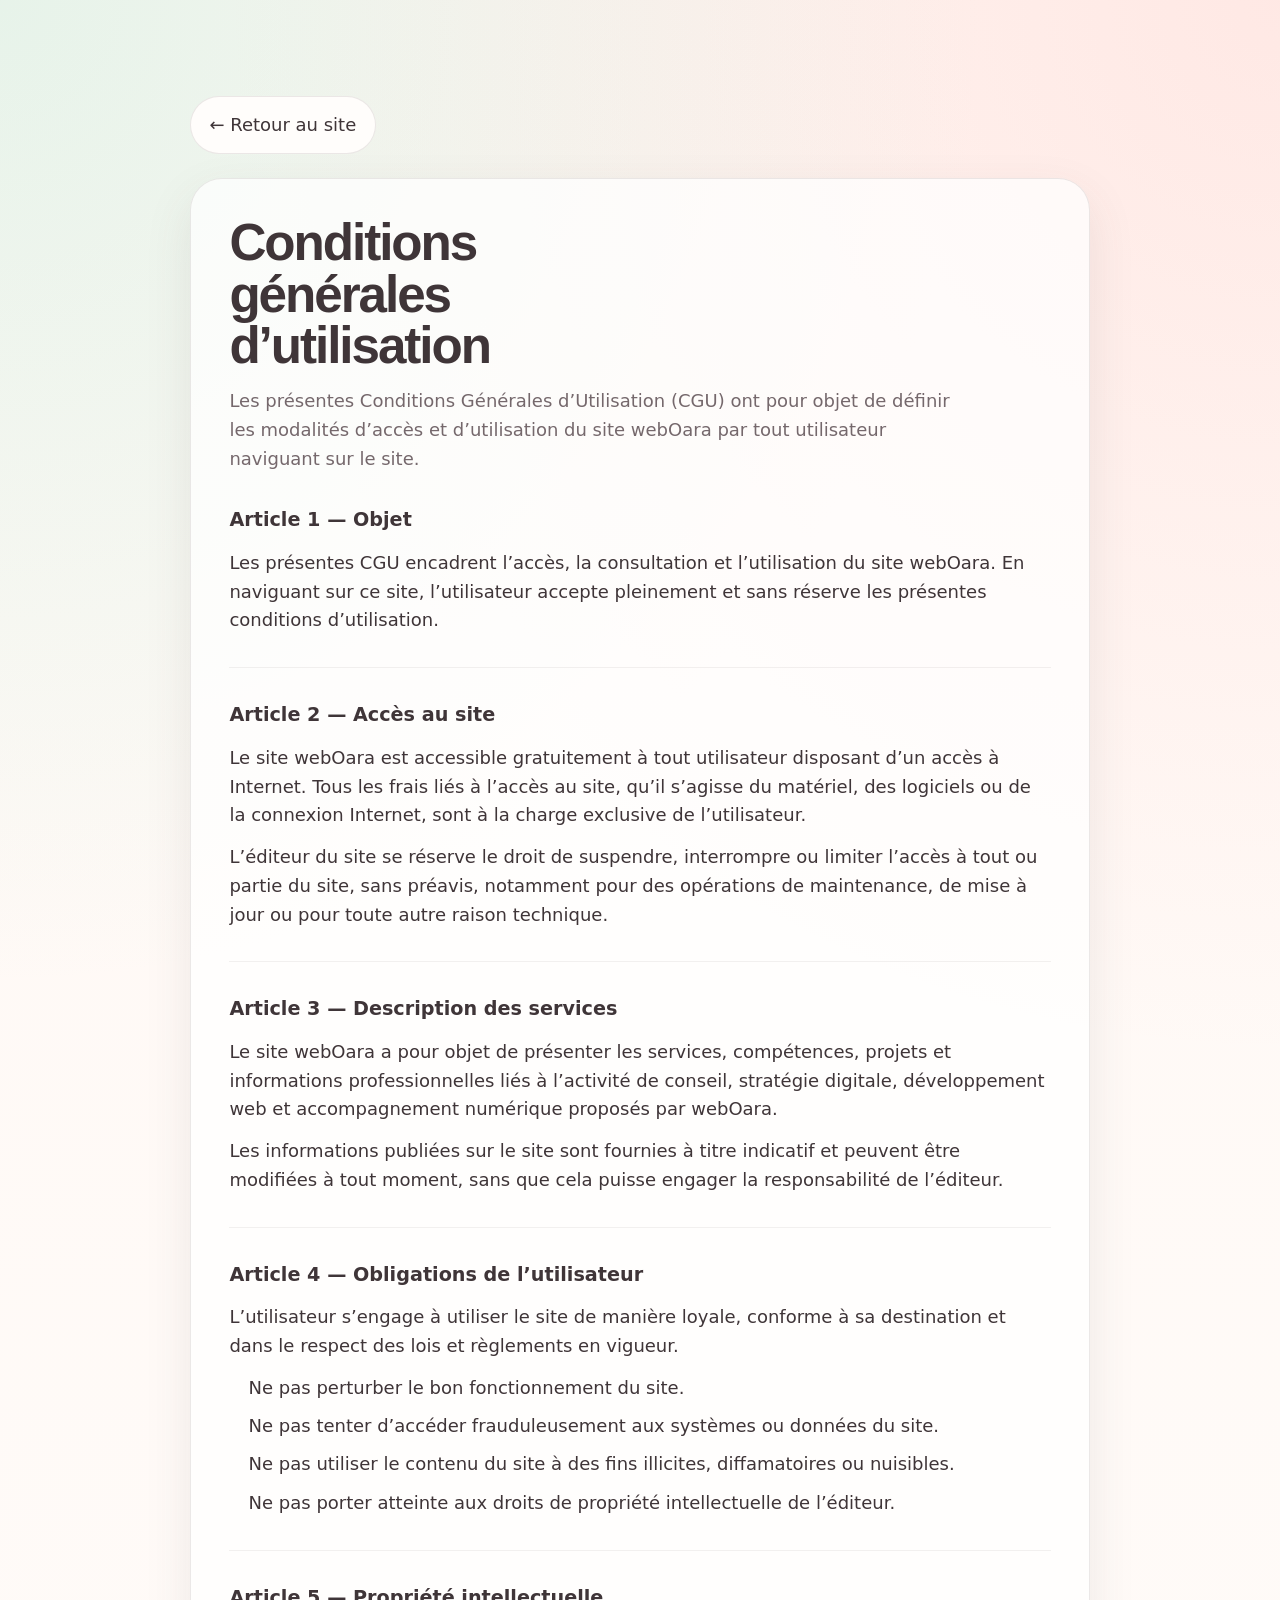
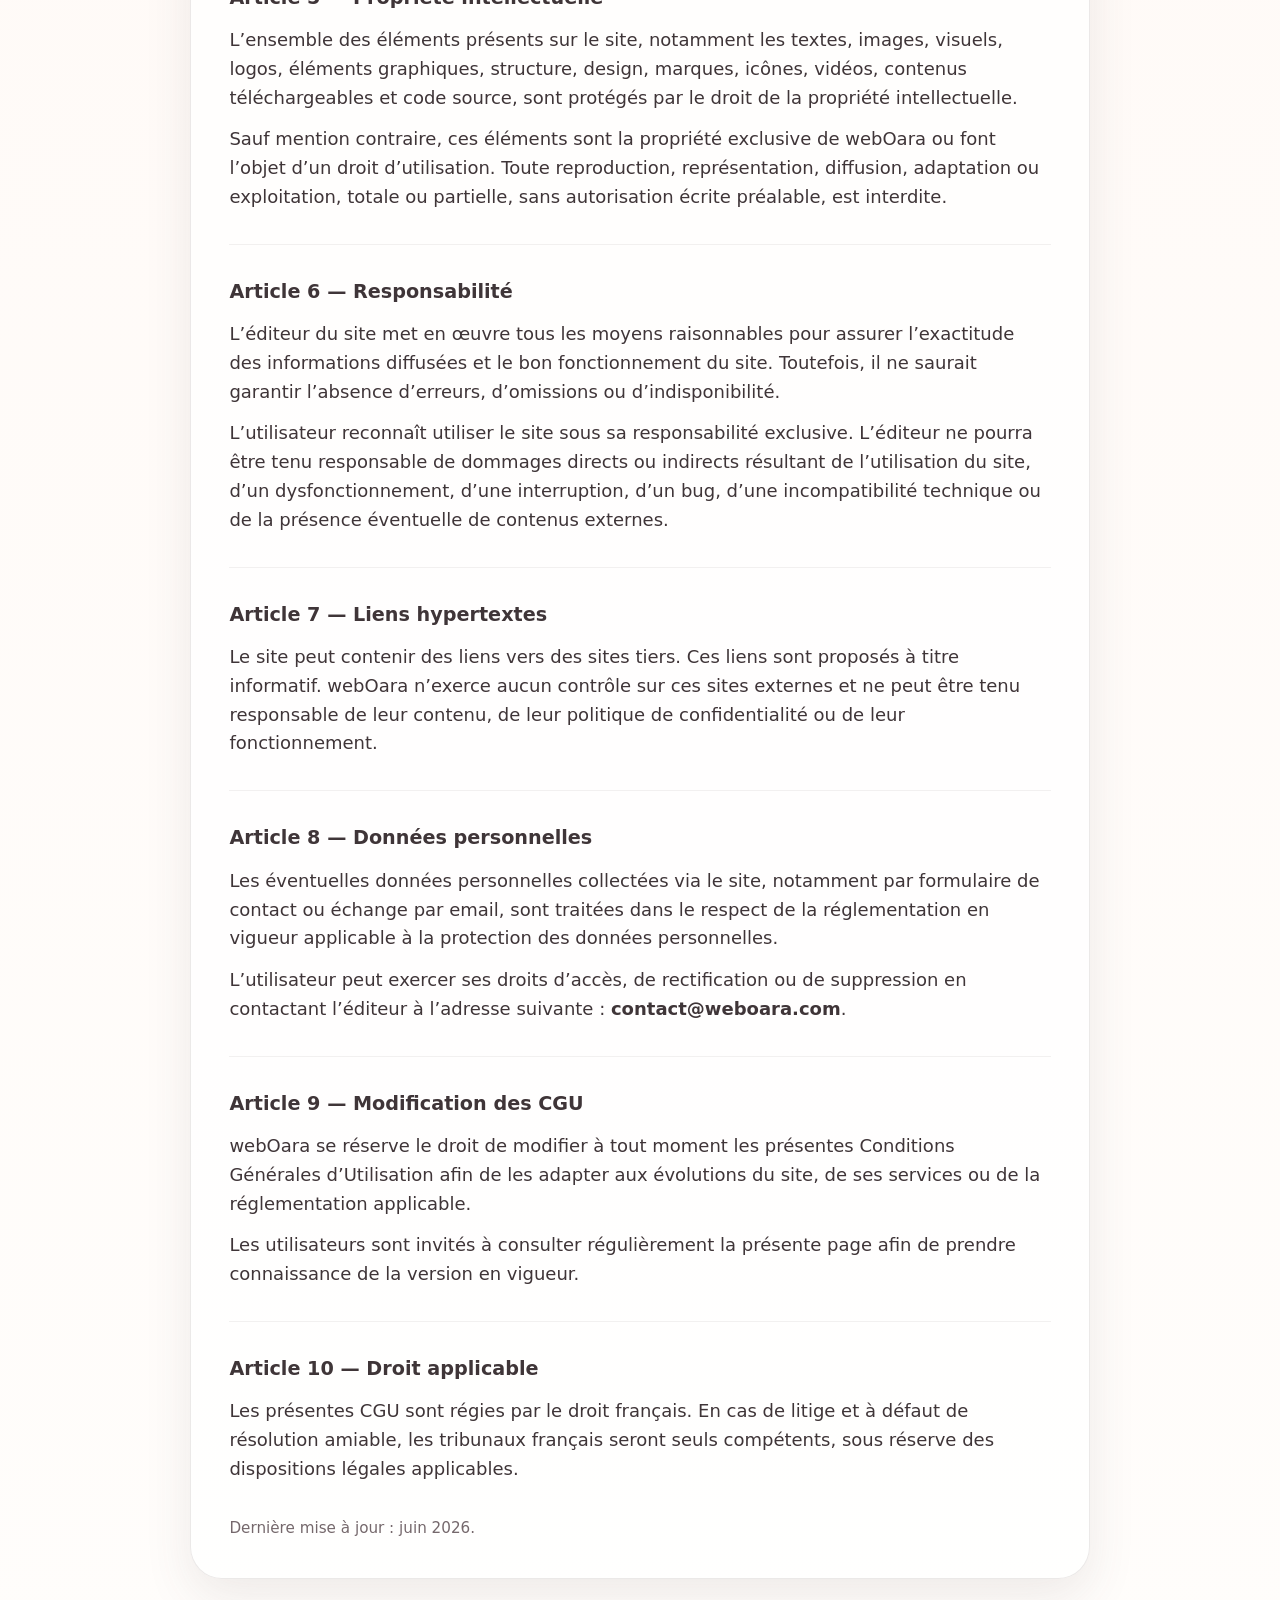
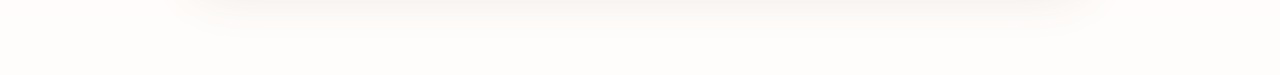
==== cgu.html @ 2985c3a7 "Add legal mention + CGU" ====
<!DOCTYPE html>
<html lang="fr">
<head>
  <meta charset="UTF-8" />
  <meta name="viewport" content="width=device-width, initial-scale=1.0" />
  <title>CGU - webOara</title>
    <link rel="icon" type="image/png" href="./img/logo2.png">

  <meta name="description" content="Conditions générales d'utilisation du site webOara." />
  <link rel="stylesheet" href="./styles.css" />
  <style>
    .legal-page {
      padding: clamp(3rem, 8vw, 6rem) 0;
    }

    .legal-wrapper {
      width: min(calc(100% - 2rem), 900px);
      margin: 0 auto;
    }

    .legal-card {
      background: var(--color-surface, #ffffff);
      border: 1px solid var(--color-border, rgba(0,0,0,0.08));
      border-radius: var(--radius-xl, 2rem);
      box-shadow: var(--shadow-md, 0 18px 48px rgba(0,0,0,0.08));
      padding: clamp(1.5rem, 3vw, 3rem);
    }

    .legal-page h1 {
      font-family: var(--font-display, sans-serif);
      font-size: clamp(2rem, 4vw, 3.5rem);
      line-height: 1;
      margin-bottom: 1rem;
    }

    .legal-intro {
      color: var(--color-text-muted, #666);
      margin-bottom: 2rem;
      max-width: 65ch;
    }

    .legal-section + .legal-section {
      margin-top: 2rem;
      padding-top: 2rem;
      border-top: 1px solid var(--color-divider, rgba(0,0,0,0.08));
    }

    .legal-section h2 {
      font-size: 1.2rem;
      margin-bottom: 0.8rem;
    }

    .legal-section p {
      margin-bottom: 0.8rem;
      color: var(--color-text, #222);
    }

    .legal-section ul {
      padding-left: 1.2rem;
      margin: 0.5rem 0 0;
    }

    .legal-section li {
      margin-bottom: 0.6rem;
      color: var(--color-text, #222);
    }

    .legal-back {
      display: inline-flex;
      align-items: center;
      justify-content: center;
      min-height: 46px;
      padding: 0.85rem 1.15rem;
      border-radius: 999px;
      border: 1px solid var(--color-border, rgba(0,0,0,0.08));
      background: var(--color-surface-2, #fff);
      margin-bottom: 1.5rem;
      text-decoration: none;
      color: inherit;
    }

    .legal-back:hover {
      border-color: var(--color-primary, #000);
      color: var(--color-primary, #000);
    }

    .legal-note {
      margin-top: 2rem;
      font-size: 0.95rem;
      color: var(--color-text-muted, #666);
    }
  </style>
</head>
<body>
  <main class="legal-page">
    <div class="legal-wrapper">
      <a class="legal-back" href="./index.html">← Retour au site</a>

      <div class="legal-card">
        <h1>Conditions générales d’utilisation</h1>
        <p class="legal-intro">
          Les présentes Conditions Générales d’Utilisation (CGU) ont pour objet de définir les modalités d’accès et d’utilisation du site webOara par tout utilisateur naviguant sur le site.
        </p>

        <section class="legal-section">
          <h2>Article 1 — Objet</h2>
          <p>
            Les présentes CGU encadrent l’accès, la consultation et l’utilisation du site webOara. En naviguant sur ce site, l’utilisateur accepte pleinement et sans réserve les présentes conditions d’utilisation.
          </p>
        </section>

        <section class="legal-section">
          <h2>Article 2 — Accès au site</h2>
          <p>
            Le site webOara est accessible gratuitement à tout utilisateur disposant d’un accès à Internet. Tous les frais liés à l’accès au site, qu’il s’agisse du matériel, des logiciels ou de la connexion Internet, sont à la charge exclusive de l’utilisateur.
          </p>
          <p>
            L’éditeur du site se réserve le droit de suspendre, interrompre ou limiter l’accès à tout ou partie du site, sans préavis, notamment pour des opérations de maintenance, de mise à jour ou pour toute autre raison technique.
          </p>
        </section>

        <section class="legal-section">
          <h2>Article 3 — Description des services</h2>
          <p>
            Le site webOara a pour objet de présenter les services, compétences, projets et informations professionnelles liés à l’activité de conseil, stratégie digitale, développement web et accompagnement numérique proposés par webOara.
          </p>
          <p>
            Les informations publiées sur le site sont fournies à titre indicatif et peuvent être modifiées à tout moment, sans que cela puisse engager la responsabilité de l’éditeur.
          </p>
        </section>

        <section class="legal-section">
          <h2>Article 4 — Obligations de l’utilisateur</h2>
          <p>
            L’utilisateur s’engage à utiliser le site de manière loyale, conforme à sa destination et dans le respect des lois et règlements en vigueur.
          </p>
          <ul>
            <li>Ne pas perturber le bon fonctionnement du site.</li>
            <li>Ne pas tenter d’accéder frauduleusement aux systèmes ou données du site.</li>
            <li>Ne pas utiliser le contenu du site à des fins illicites, diffamatoires ou nuisibles.</li>
            <li>Ne pas porter atteinte aux droits de propriété intellectuelle de l’éditeur.</li>
          </ul>
        </section>

        <section class="legal-section">
          <h2>Article 5 — Propriété intellectuelle</h2>
          <p>
            L’ensemble des éléments présents sur le site, notamment les textes, images, visuels, logos, éléments graphiques, structure, design, marques, icônes, vidéos, contenus téléchargeables et code source, sont protégés par le droit de la propriété intellectuelle.
          </p>
          <p>
            Sauf mention contraire, ces éléments sont la propriété exclusive de webOara ou font l’objet d’un droit d’utilisation. Toute reproduction, représentation, diffusion, adaptation ou exploitation, totale ou partielle, sans autorisation écrite préalable, est interdite.
          </p>
        </section>

        <section class="legal-section">
          <h2>Article 6 — Responsabilité</h2>
          <p>
            L’éditeur du site met en œuvre tous les moyens raisonnables pour assurer l’exactitude des informations diffusées et le bon fonctionnement du site. Toutefois, il ne saurait garantir l’absence d’erreurs, d’omissions ou d’indisponibilité.
          </p>
          <p>
            L’utilisateur reconnaît utiliser le site sous sa responsabilité exclusive. L’éditeur ne pourra être tenu responsable de dommages directs ou indirects résultant de l’utilisation du site, d’un dysfonctionnement, d’une interruption, d’un bug, d’une incompatibilité technique ou de la présence éventuelle de contenus externes.
          </p>
        </section>

        <section class="legal-section">
          <h2>Article 7 — Liens hypertextes</h2>
          <p>
            Le site peut contenir des liens vers des sites tiers. Ces liens sont proposés à titre informatif. webOara n’exerce aucun contrôle sur ces sites externes et ne peut être tenu responsable de leur contenu, de leur politique de confidentialité ou de leur fonctionnement.
          </p>
        </section>

        <section class="legal-section">
          <h2>Article 8 — Données personnelles</h2>
          <p>
            Les éventuelles données personnelles collectées via le site, notamment par formulaire de contact ou échange par email, sont traitées dans le respect de la réglementation en vigueur applicable à la protection des données personnelles.
          </p>
          <p>
            L’utilisateur peut exercer ses droits d’accès, de rectification ou de suppression en contactant l’éditeur à l’adresse suivante : <strong>contact@weboara.com</strong>.
          </p>
        </section>

        <section class="legal-section">
          <h2>Article 9 — Modification des CGU</h2>
          <p>
            webOara se réserve le droit de modifier à tout moment les présentes Conditions Générales d’Utilisation afin de les adapter aux évolutions du site, de ses services ou de la réglementation applicable.
          </p>
          <p>
            Les utilisateurs sont invités à consulter régulièrement la présente page afin de prendre connaissance de la version en vigueur.
          </p>
        </section>

        <section class="legal-section">
          <h2>Article 10 — Droit applicable</h2>
          <p>
            Les présentes CGU sont régies par le droit français. En cas de litige et à défaut de résolution amiable, les tribunaux français seront seuls compétents, sous réserve des dispositions légales applicables.
          </p>
        </section>

        <p class="legal-note">
          Dernière mise à jour : juin 2026.
        </p>
      </div>
    </div>
  </main>
</body>
</html>
---- styles.css ----
:root, [data-theme="light"] {
  --text-xs: clamp(0.75rem, 0.7rem + 0.25vw, 0.875rem);
  --text-sm: clamp(0.875rem, 0.8rem + 0.35vw, 1rem);
  --text-base: clamp(1rem, 0.95rem + 0.25vw, 1.125rem);
  --text-lg: clamp(1.125rem, 1rem + 0.75vw, 1.5rem);
  --text-xl: clamp(1.5rem, 1.2rem + 1.25vw, 2.25rem);
  --text-2xl: clamp(2rem, 1.2rem + 2.5vw, 3.5rem);
  --text-3xl: clamp(2.8rem, 1.6rem + 4vw, 5.6rem);

  --space-1: 0.25rem;
  --space-2: 0.5rem;
  --space-3: 0.75rem;
  --space-4: 1rem;
  --space-5: 1.25rem;
  --space-6: 1.5rem;
  --space-8: 2rem;
  --space-10: 2.5rem;
  --space-12: 3rem;
  --space-16: 4rem;
  --space-20: 5rem;
  --space-24: 6rem;

  --color-bg: #fff8f4;
  --color-surface: rgba(255, 255, 255, 0.72);
  --color-surface-2: #fffdfb;
  --color-surface-offset: #fff1ea;
  --color-surface-strong: rgba(220, 237, 194, 0.55);
  --color-border: rgba(92, 76, 76, 0.12);
  --color-divider: rgba(92, 76, 76, 0.08);
  --color-text: #3f3538;
  --color-text-muted: #75686c;
  --color-text-faint: #a4979b;
  --color-primary: #ff8c94;
  --color-primary-hover: #f66d79;
  --color-secondary: #a8e6ce;
  --color-accent: #ffd3b5;
  --color-card-glow: rgba(255, 140, 148, 0.18);
  --shadow-sm: 0 10px 28px rgba(88, 64, 72, 0.06);
  --shadow-md: 0 18px 48px rgba(88, 64, 72, 0.10);
  --shadow-lg: 0 30px 90px rgba(88, 64, 72, 0.14);
  --radius-sm: 0.75rem;
  --radius-md: 1rem;
  --radius-lg: 1.5rem;
  --radius-xl: 2rem;
  --radius-full: 999px;
  --font-body: 'Manrope', system-ui, sans-serif;
  --font-display: 'Syne', 'Manrope', sans-serif;
  --content: 1180px;
  --transition: 220ms cubic-bezier(0.16, 1, 0.3, 1);
}

[data-theme="dark"] {
  --color-bg: #1f1b22;
  --color-surface: rgba(41, 34, 42, 0.78);
  --color-surface-2: #2a232c;
  --color-surface-offset: #352c36;
  --color-surface-strong: rgba(78, 108, 98, 0.36);
  --color-border: rgba(255, 240, 235, 0.10);
  --color-divider: rgba(255, 240, 235, 0.08);
  --color-text: #f7ece8;
  --color-text-muted: #d6c0bd;
  --color-text-faint: #9b8b91;
  --color-primary: #ffaaa6;
  --color-primary-hover: #ffc1be;
  --color-secondary: #a8e6ce;
  --color-accent: #ffd3b5;
  --color-card-glow: rgba(255, 170, 166, 0.20);
  --shadow-sm: 0 10px 28px rgba(0, 0, 0, 0.24);
  --shadow-md: 0 18px 48px rgba(0, 0, 0, 0.34);
  --shadow-lg: 0 30px 90px rgba(0, 0, 0, 0.44);
}

* { box-sizing: border-box; margin: 0; padding: 0; }
html { scroll-behavior: smooth; }

body {
  min-height: 100vh;
  font-family: var(--font-body);
  font-size: var(--text-base);
  line-height: 1.6;
  color: var(--color-text);
  background:
    radial-gradient(circle at top left, rgba(168, 230, 206, 0.28), transparent 28%),
    radial-gradient(circle at top right, rgba(255, 170, 166, 0.20), transparent 30%),
    linear-gradient(180deg, var(--color-bg), var(--color-surface-2));
  overflow-x: hidden;
}

img { display: block; max-width: 100%; }
a { color: inherit; text-decoration: none; }
button { font: inherit; border: 0; background: none; color: inherit; cursor: pointer; }
ul { list-style: none; }

.sr-only {
  position: absolute;
  width: 1px;
  height: 1px;
  padding: 0;
  margin: -1px;
  overflow: hidden;
  clip: rect(0,0,0,0);
  white-space: nowrap;
  border: 0;
}

.skip-link {
  position: absolute;
  left: 1rem;
  top: -3rem;
  background: var(--color-primary);
  color: white;
  padding: 0.75rem 1rem;
  border-radius: var(--radius-full);
  z-index: 1000;
}

.skip-link:focus { top: 1rem; }

.container {
  width: min(calc(100% - 2rem), var(--content));
  margin: 0 auto;
}

.section {
  padding: clamp(4rem, 8vw, 7rem) 0;
  position: relative;
}

.section-title {
  font-family: var(--font-display);
  font-size: var(--text-xl);
  line-height: 1.08;
  margin-bottom: var(--space-3);
}

.section-kicker {
  display: inline-flex;
  align-items: center;
  gap: 0.55rem;
  padding: 0.55rem 0.95rem;
  border-radius: var(--radius-full);
  background: color-mix(in srgb, var(--color-primary) 14%, transparent);
  color: var(--color-primary);
  font-size: var(--text-xs);
  letter-spacing: 0.08em;
  text-transform: uppercase;
  margin-bottom: var(--space-5);
}

.section-copy {
  color: var(--color-text-muted);
  max-width: 62ch;
  margin-bottom: 3rem;
}

header {
  position: sticky;
  top: 0;
  z-index: 50;
  backdrop-filter: blur(16px);
  background: color-mix(in srgb, var(--color-bg) 76%, transparent);
  border-bottom: 1px solid var(--color-divider);
}

.nav {
  min-height: 76px;
  display: flex;
  align-items: center;
  justify-content: space-between;
  gap: 1rem;
}

.brand {
  display: inline-flex;
  align-items: center;
  gap: 0.9rem;
  font-weight: 800;
}

.brand-mark {
  width: 44px;
  aspect-ratio: 1;
  border-radius: 15px;
  display: grid;
  place-items: center;
  color: white;
  background: linear-gradient(135deg, var(--color-primary), color-mix(in srgb, var(--color-secondary) 48%, var(--color-primary)));
  box-shadow: var(--shadow-sm);
  overflow: hidden;
}

.brand-mark svg {
  width: 24px;
  height: 24px;
}

.brand-label strong {
  display: block;
  font-size: var(--text-sm);
}

.brand-label span {
  display: block;
  font-size: var(--text-xs);
  color: var(--color-text-muted);
}

.nav-links {
  display: flex;
  align-items: center;
  gap: 1rem;
  flex-wrap: wrap;
  justify-content: flex-end;
}

.nav-links a {
  color: var(--color-text-muted);
  font-size: var(--text-sm);
  padding: 0.55rem 0.8rem;
  border-radius: var(--radius-full);
}

.nav-links a:hover,
.nav-links a:focus-visible {
  color: var(--color-text);
  background: var(--color-surface);
}

.nav-actions {
  display: flex;
  align-items: center;
  gap: 0.75rem;
}

.theme-toggle,
.menu-toggle {
  width: 44px;
  height: 44px;
  border-radius: 50%;
  display: inline-grid;
  place-items: center;
  border: 1px solid var(--color-border);
  background: var(--color-surface);
}

.menu-toggle {
  display: none;
}

.hero {
  padding: clamp(3rem, 7vw, 6rem) 0 clamp(4rem, 10vw, 8rem);
  position: relative;
}

.hero-grid {
  display: grid;
  grid-template-columns: 1.15fr 0.85fr;
  gap: clamp(1.5rem, 4vw, 4rem);
  align-items: center;
}

.eyebrow {
  display: inline-flex;
  align-items: center;
  gap: 0.55rem;
  padding: 0.5rem 0.9rem;
  border-radius: var(--radius-full);
  background: var(--color-surface);
  border: 1px solid var(--color-border);
  color: var(--color-text-muted);
  margin-bottom: var(--space-5);
  box-shadow: var(--shadow-sm);
}

h1 {
  font-family: var(--font-display);
  font-size: var(--text-3xl);
  line-height: 0.98;
  letter-spacing: -0.04em;
  max-width: 11ch;
  margin-bottom: var(--space-5);
}

.hero p {
  max-width: 60ch;
  color: var(--color-text-muted);
  margin-bottom: var(--space-6);
}

.cta-row,
.social-links {
  display: flex;
  flex-wrap: wrap;
  gap: 0.9rem;
}

.hero-shortcuts {
  margin-top: 1rem;
}

.btn {
  min-height: 48px;
  padding: 0.95rem 1.2rem;
  border-radius: var(--radius-full);
  display: inline-flex;
  align-items: center;
  justify-content: center;
  gap: 0.6rem;
  transition: transform var(--transition), background var(--transition), color var(--transition), border-color var(--transition);
}

.btn:hover {
  transform: translateY(-2px);
}

.btn-primary {
  background: var(--color-primary);
  color: white;
  box-shadow: var(--shadow-md);
}

.btn-primary:hover {
  background: var(--color-primary-hover);
}

.btn-secondary {
  border: 1px solid var(--color-border);
  background: var(--color-surface);
}

.hero-card {
  position: relative;
  padding: clamp(1.3rem, 2vw, 1.8rem);
  border-radius: var(--radius-xl);
  background: var(--color-surface);
  border: 1px solid var(--color-border);
  box-shadow: var(--shadow-lg);
  overflow: hidden;
  isolation: isolate;
}

.hero-card::before {
  content: "";
  position: absolute;
  inset: -20% auto auto -10%;
  width: 200px;
  height: 200px;
  background: radial-gradient(circle, var(--color-card-glow), transparent 65%);
  z-index: -1;
}

.hero-panel {
  display: grid;
  gap: 1rem;
}

.hero-stat {
  display: flex;
  justify-content: space-between;
  gap: 1rem;
  align-items: center;
  padding: 1rem 1.1rem;
  border-radius: var(--radius-lg);
  background: var(--color-surface-2);
  border: 1px solid var(--color-border);
}

.hero-stat strong {
  font-size: var(--text-lg);
}

.hero-stat span {
  color: var(--color-text-muted);
  font-size: var(--text-sm);
}

.mini-grid {
  display: grid;
  grid-template-columns: repeat(2, 1fr);
  gap: 1rem;
}

.mini-card {
  padding: 1.1rem;
  border-radius: var(--radius-lg);
  background: var(--color-surface-strong);
  border: 1px solid var(--color-border);
}

.mini-card small {
  display: block;
  color: var(--color-text-muted);
  margin-bottom: 0.4rem;
}

.mini-card strong {
  display: block;
  font-size: var(--text-lg);
}

.about-grid,
.quote-grid,
.journey-grid {
  display: grid;
  grid-template-columns: repeat(2, minmax(0, 1fr));
  gap: clamp(1.25rem, 3vw, 2rem);
  align-items: start;
}

.glass-card {
  background: var(--color-surface);
  border: 1px solid var(--color-border);
  border-radius: var(--radius-xl);
  box-shadow: var(--shadow-md);
  padding: clamp(1.25rem, 2vw, 2rem);
}

.summary-list {
  display: grid;
  gap: 1rem;
  margin-top: 1.2rem;
}

.summary-list li {
  display: grid;
  grid-template-columns: auto 1fr;
  gap: 0.9rem;
  align-items: start;
  color: var(--color-text-muted);
}

.summary-list li::before {
  content: "✦";
  color: var(--color-primary);
  font-size: 1rem;
  margin-top: 0.1rem;
}

.quote-card {
  background: linear-gradient(
    145deg,
    color-mix(in srgb, var(--color-secondary) 22%, var(--color-surface-2)),
    color-mix(in srgb, var(--color-accent) 22%, var(--color-surface))
  );
}

.quote-card p {
  font-size: var(--text-lg);
  line-height: 1.5;
  max-width: 28ch;
}

.quote-card strong {
  display: inline-block;
  margin-top: var(--space-4);
}

.project-parallax {
  display: grid;
  gap: 1.3rem;
  perspective: 1200px;
}

.project-grid {
  display: grid;
  grid-template-columns: repeat(3, minmax(0,1fr));
  gap: 1.25rem;
}

.project-card {
  position: relative;
  overflow: hidden;
  min-height: 360px;
  border-radius: 1.7rem;
  background: #2b2228;
  color: white;
  cursor: pointer;
  border: 1px solid rgba(255,255,255,0.08);
  box-shadow: var(--shadow-lg);
  transform-style: preserve-3d;
  transition: transform 320ms cubic-bezier(0.16,1,0.3,1), box-shadow 320ms cubic-bezier(0.16,1,0.3,1);
}

.project-card:hover {
  transform: translateY(-8px) rotateX(4deg);
}

.project-visual {
  position: absolute;
  inset: 0;
  background-size: cover;
  background-position: center;
  transform: scale(1.02);
  transition: transform 420ms ease;
}

.project-card:hover .project-visual {
  transform: scale(1.09);
}

.project-card::after {
  content: "";
  position: absolute;
  inset: 0;
  background: linear-gradient(180deg, transparent 10%, rgba(27, 17, 22, 0.25) 38%, rgba(15, 10, 12, 0.92) 100%);
}

.project-content {
  position: absolute;
  inset: auto 1.2rem 1.2rem 1.2rem;
  z-index: 1;
}

.project-tag {
  display: inline-flex;
  margin-bottom: 0.8rem;
  padding: 0.45rem 0.72rem;
  border-radius: var(--radius-full);
  background: rgba(255,255,255,0.14);
  backdrop-filter: blur(8px);
  font-size: var(--text-xs);
}

.project-content h3 {
  font-size: var(--text-lg);
  margin-bottom: 0.4rem;
}

.project-content p {
  color: rgba(255,255,255,0.78);
  font-size: var(--text-sm);
}

.skills-grid {
  display: grid;
  grid-template-columns: repeat(3, minmax(0,1fr));
  gap: 1.25rem;
  margin-top: 2rem;
}

.skill-card {
  padding: 1.4rem;
  border-radius: var(--radius-xl);
  background: var(--color-surface);
  border: 1px solid var(--color-border);
  box-shadow: var(--shadow-sm);
}

.skill-card h3 {
  margin-bottom: 1rem;
  font-size: 1.1rem;
}

.pill-list {
  display: flex;
  flex-wrap: wrap;
  gap: 0.65rem;
}

.pill {
  padding: 0.55rem 0.8rem;
  border-radius: var(--radius-full);
  background: color-mix(in srgb, var(--color-secondary) 18%, var(--color-surface-offset));
  border: 1px solid var(--color-border);
  font-size: var(--text-xs);
  color: var(--color-text-muted);
}

.timeline {
  display: grid;
  gap: 1rem;
  margin-top: 1.5rem;
}

.timeline-item {
  display: grid;
  grid-template-columns: auto 1fr;
  gap: 1rem;
  align-items: start;
  padding: 1rem 0 1rem 0;
  border-top: 1px solid var(--color-divider);
}

.timeline-item:first-child {
  border-top: 0;
}

.timeline-year {
  min-width: 88px;
  padding-top: 0.15rem;
  color: var(--color-primary);
  font-weight: 700;
}

.timeline-item p {
  color: var(--color-text-muted);
}

.contact-box {
  display: grid;
  grid-template-columns: 1.1fr 0.9fr;
  gap: 1.25rem;
  margin-top: 2rem;
}

.contact-card,
.links-card {
  padding: 1.5rem;
  border-radius: var(--radius-xl);
  background: var(--color-surface);
  border: 1px solid var(--color-border);
  box-shadow: var(--shadow-sm);
}

.contact-card h3,
.links-card h3 {
  margin-bottom: 0.75rem;
}

.contact-card p,
.links-card p {
  color: var(--color-text-muted);
}

.social-links {
  margin-top: 1rem;
}

.social-link {
  min-height: 44px;
  padding: 0.8rem 1rem;
  border-radius: var(--radius-full);
  border: 1px solid var(--color-border);
  background: var(--color-surface-2);
  display: inline-flex;
  align-items: center;
  gap: 0.6rem;
  font-size: var(--text-sm);
}

.social-link:hover {
  border-color: color-mix(in srgb, var(--color-primary) 35%, var(--color-border));
  color: var(--color-primary);
}

footer {
  padding: 2rem 0 3rem;
  border-top: 1px solid var(--color-divider);
  color: var(--color-text-muted);
}

.footer-row {
  display: flex;
  gap: 1rem;
  justify-content: space-between;
  align-items: center;
  flex-wrap: wrap;
}

.footer-links {
  display: flex;
  gap: 1rem;
  flex-wrap: wrap;
}

.modal {
  position: fixed;
  inset: 0;
  display: none;
  align-items: center;
  justify-content: center;
  background: rgba(15, 10, 12, 0.72);
  z-index: 100;
  padding: 1rem;
}

.modal[aria-hidden="false"] {
  display: flex;
}

.modal-panel {
  width: min(720px, 100%);
  max-height: min(88vh, 900px);
  overflow: auto;
  padding: 1.4rem;
  border-radius: 1.8rem;
  background: var(--color-surface-2);
  color: var(--color-text);
  border: 1px solid var(--color-border);
  box-shadow: var(--shadow-lg);
}

.modal-top {
  display: flex;
  justify-content: space-between;
  gap: 1rem;
  align-items: start;
  margin-bottom: 1rem;
}

.modal-close {
  width: 44px;
  height: 44px;
  border-radius: 50%;
  border: 1px solid var(--color-border);
  background: var(--color-surface);
}

.modal-media {
  aspect-ratio: 16 / 9;
  border-radius: 1.2rem;
  background-size: cover;
  background-position: center;
  margin-bottom: 1rem;
}

.modal-links {
  display: flex;
  flex-wrap: wrap;
  gap: 0.8rem;
  margin-top: 1.1rem;
}

.modal-kicker {
  margin-bottom: 0.7rem;
}

.modal-title {
  margin-bottom: 0.3rem;
}

[data-reveal] {
  opacity: 0;
  transform: translateY(24px);
  transition: opacity 700ms ease, transform 700ms ease;
}

[data-reveal].is-visible {
  opacity: 1;
  transform: translateY(0);
}

@media (max-width: 1024px) {
  .hero-grid,
  .about-grid,
  .quote-grid,
  .journey-grid,
  .contact-box {
    grid-template-columns: 1fr;
  }

  .project-grid,
  .skills-grid {
    grid-template-columns: repeat(2, minmax(0,1fr));
  }
}

@media (max-width: 820px) {
  .menu-toggle {
    display: inline-grid;
  }

  .nav-links {
    position: absolute;
    left: 1rem;
    right: 1rem;
    top: calc(100% + 0.75rem);
    padding: 1rem;
    border-radius: var(--radius-xl);
    background: var(--color-surface-2);
    border: 1px solid var(--color-border);
    box-shadow: var(--shadow-lg);
    display: none;
    flex-direction: column;
    align-items: stretch;
  }

  .nav-links.open {
    display: flex;
  }

  .nav-links a {
    width: 100%;
  }
}

@media (max-width: 720px) {
  h1 {
    max-width: 100%;
  }

  .project-grid,
  .skills-grid,
  .mini-grid {
    grid-template-columns: 1fr;
  }

  .project-card {
    min-height: 300px;
  }

  .footer-row {
    flex-direction: column;
    align-items: flex-start;
  }

  .timeline-item {
    grid-template-columns: 1fr;
    gap: 0.5rem;
  }
}

@media (prefers-reduced-motion: reduce) {
  html {
    scroll-behavior: auto;
  }

  *,
  *::before,
  *::after {
    animation: none !important;
    transition: none !important;
  }

  [data-reveal] {
    opacity: 1;
    transform: none;
  }
}
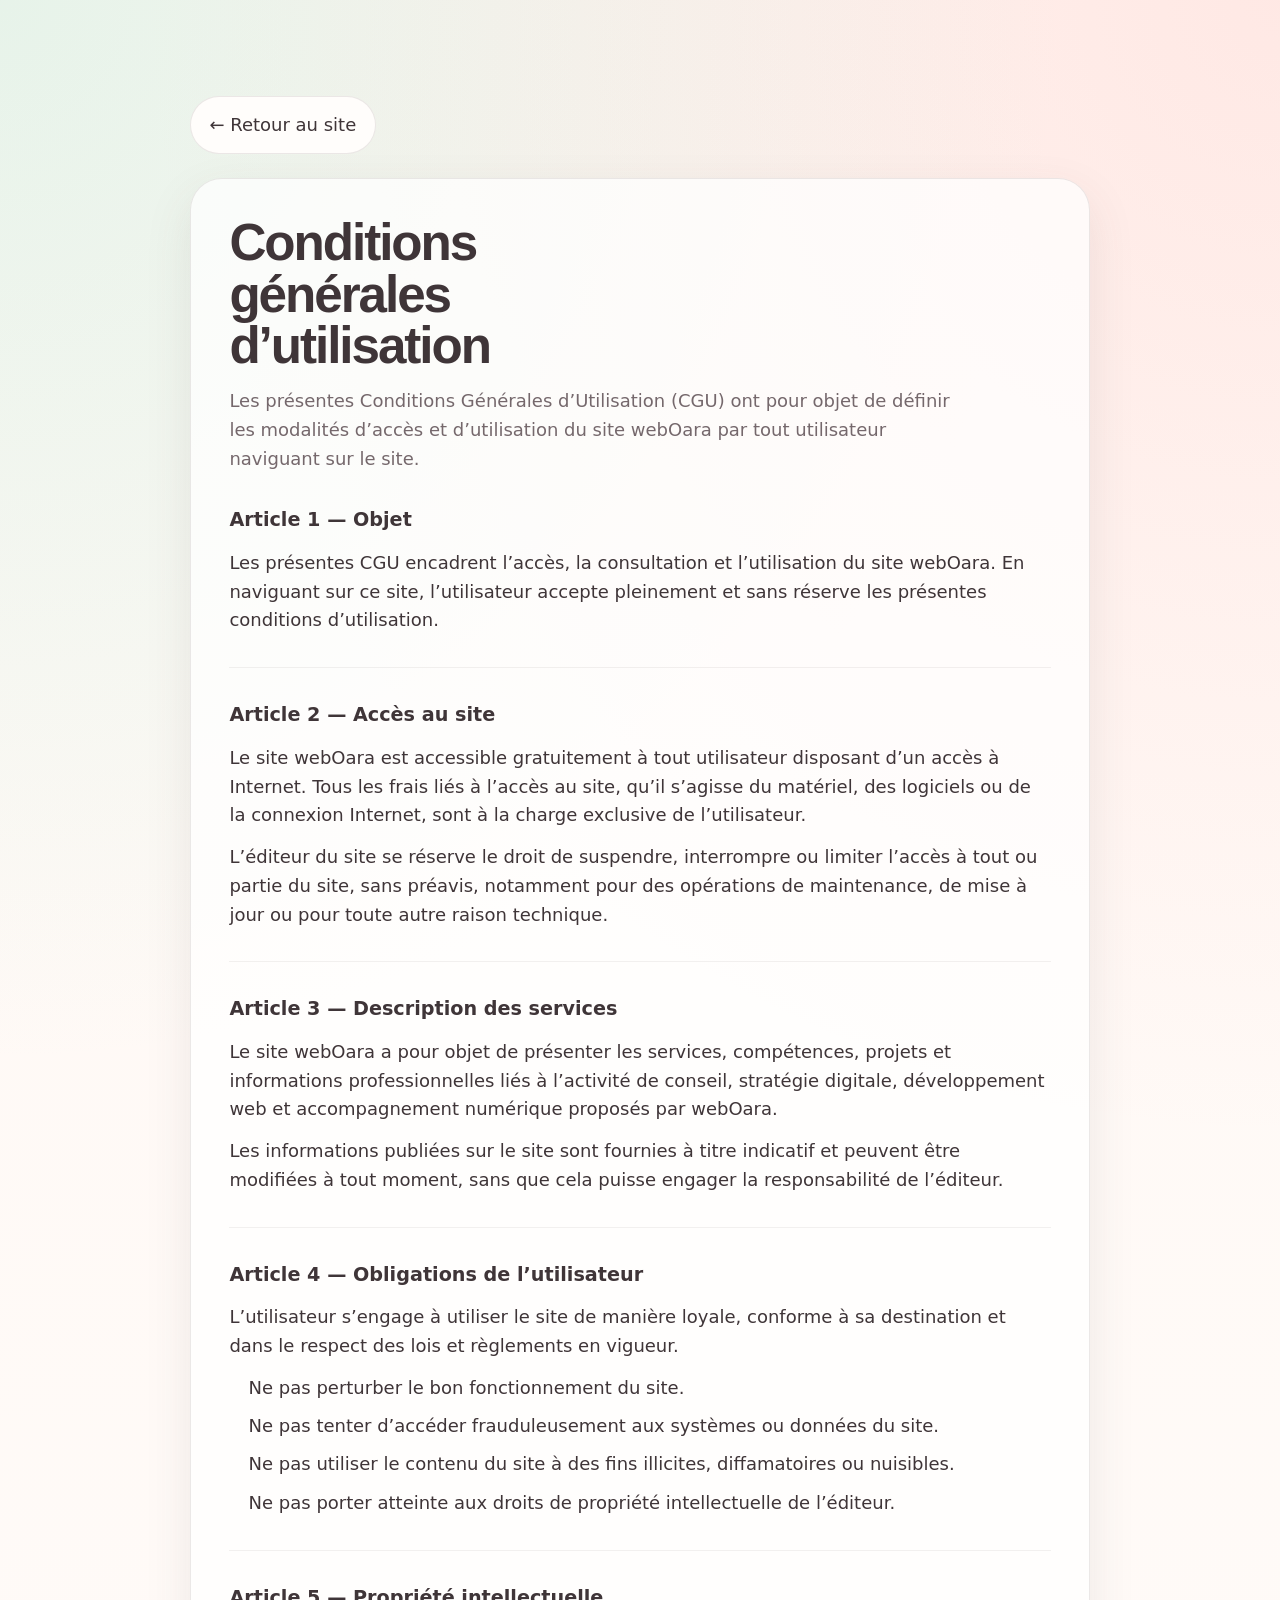
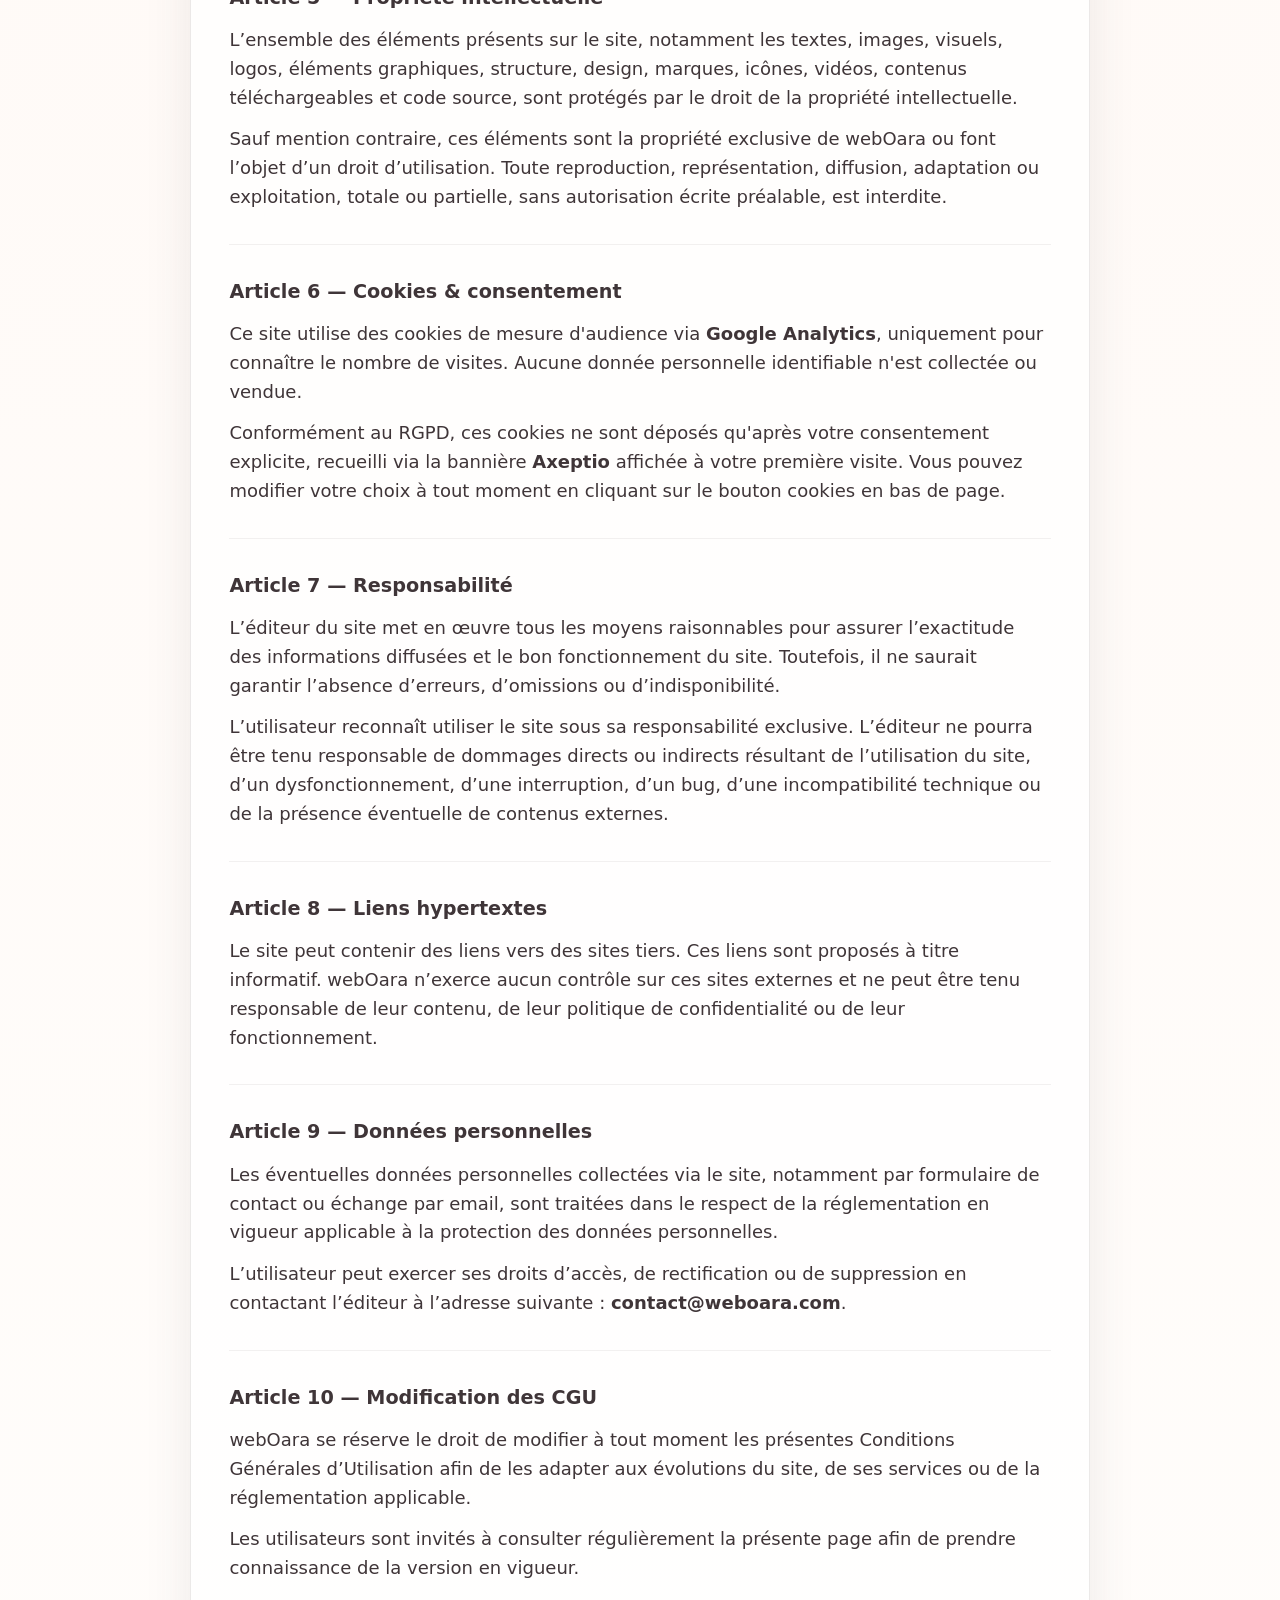
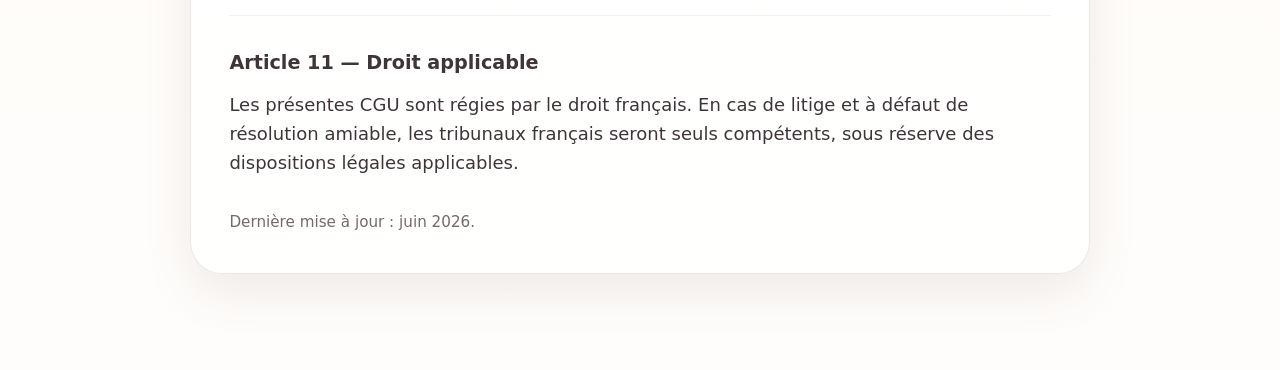
==== commit abacf32c: "feat: add Axeptio - consentement cookies RGPD webOara" ====
--- a/cgu.html
+++ b/cgu.html
@@ -151,9 +151,18 @@
             Sauf mention contraire, ces éléments sont la propriété exclusive de webOara ou font l’objet d’un droit d’utilisation. Toute reproduction, représentation, diffusion, adaptation ou exploitation, totale ou partielle, sans autorisation écrite préalable, est interdite.
           </p>
         </section>
-
-        <section class="legal-section">
-          <h2>Article 6 — Responsabilité</h2>
+        <section class="legal-section">
+          <h2>Article 6 — Cookies &amp; consentement</h2>
+          <p>
+            Ce site utilise des cookies de mesure d'audience via <strong>Google Analytics</strong>, uniquement pour connaître le nombre de visites. Aucune donnée personnelle identifiable n'est collectée ou vendue.
+          </p>
+          <p>
+            Conformément au RGPD, ces cookies ne sont déposés qu'après votre consentement explicite, recueilli via la bannière <strong>Axeptio</strong> affichée à votre première visite. Vous pouvez modifier votre choix à tout moment en cliquant sur le bouton cookies en bas de page.
+          </p>
+        </section>
+
+        <section class="legal-section">
+          <h2>Article 7 — Responsabilité</h2>
           <p>
             L’éditeur du site met en œuvre tous les moyens raisonnables pour assurer l’exactitude des informations diffusées et le bon fonctionnement du site. Toutefois, il ne saurait garantir l’absence d’erreurs, d’omissions ou d’indisponibilité.
           </p>
@@ -163,14 +172,14 @@
         </section>
 
         <section class="legal-section">
-          <h2>Article 7 — Liens hypertextes</h2>
+          <h2>Article 8 — Liens hypertextes</h2>
           <p>
             Le site peut contenir des liens vers des sites tiers. Ces liens sont proposés à titre informatif. webOara n’exerce aucun contrôle sur ces sites externes et ne peut être tenu responsable de leur contenu, de leur politique de confidentialité ou de leur fonctionnement.
           </p>
         </section>
 
         <section class="legal-section">
-          <h2>Article 8 — Données personnelles</h2>
+          <h2>Article 9 — Données personnelles</h2>
           <p>
             Les éventuelles données personnelles collectées via le site, notamment par formulaire de contact ou échange par email, sont traitées dans le respect de la réglementation en vigueur applicable à la protection des données personnelles.
           </p>
@@ -180,7 +189,7 @@
         </section>
 
         <section class="legal-section">
-          <h2>Article 9 — Modification des CGU</h2>
+          <h2>Article 10 — Modification des CGU</h2>
           <p>
             webOara se réserve le droit de modifier à tout moment les présentes Conditions Générales d’Utilisation afin de les adapter aux évolutions du site, de ses services ou de la réglementation applicable.
           </p>
@@ -190,7 +199,7 @@
         </section>
 
         <section class="legal-section">
-          <h2>Article 10 — Droit applicable</h2>
+          <h2>Article 11 — Droit applicable</h2>
           <p>
             Les présentes CGU sont régies par le droit français. En cas de litige et à défaut de résolution amiable, les tribunaux français seront seuls compétents, sous réserve des dispositions légales applicables.
           </p>
